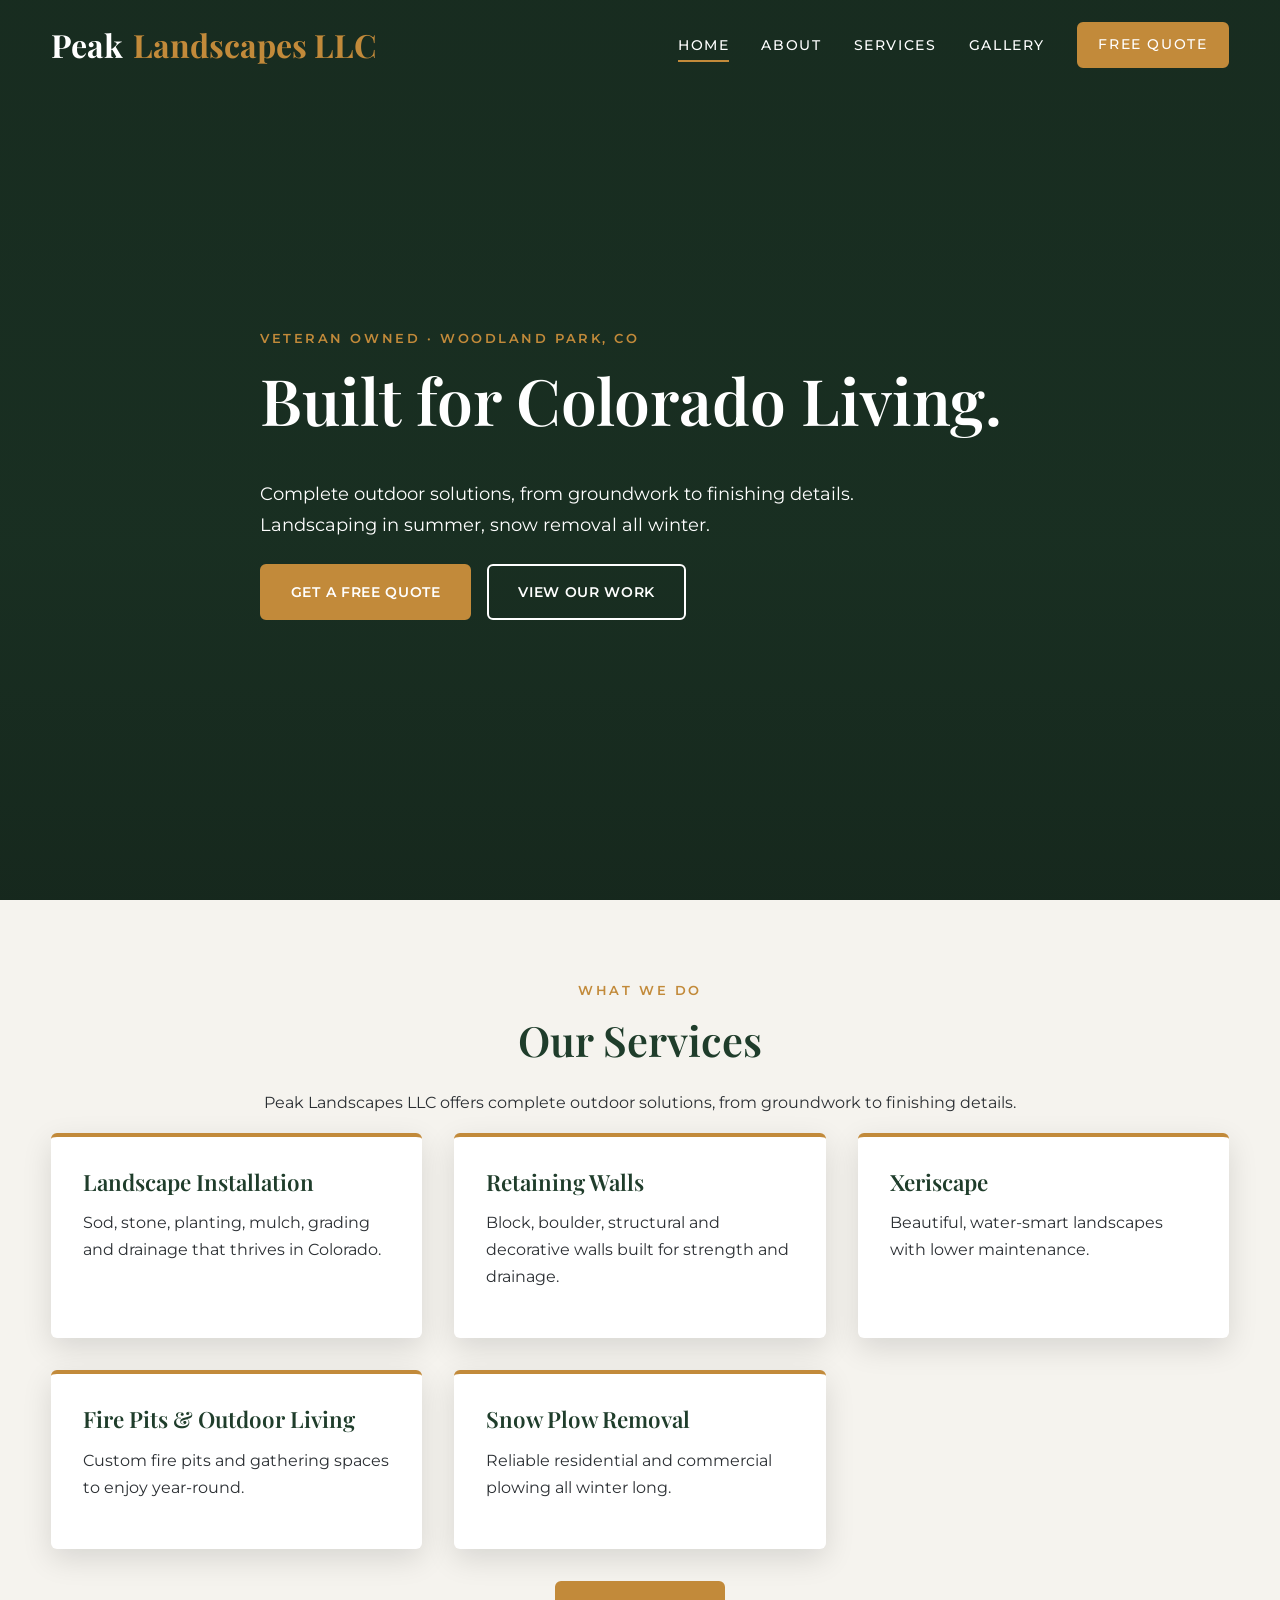
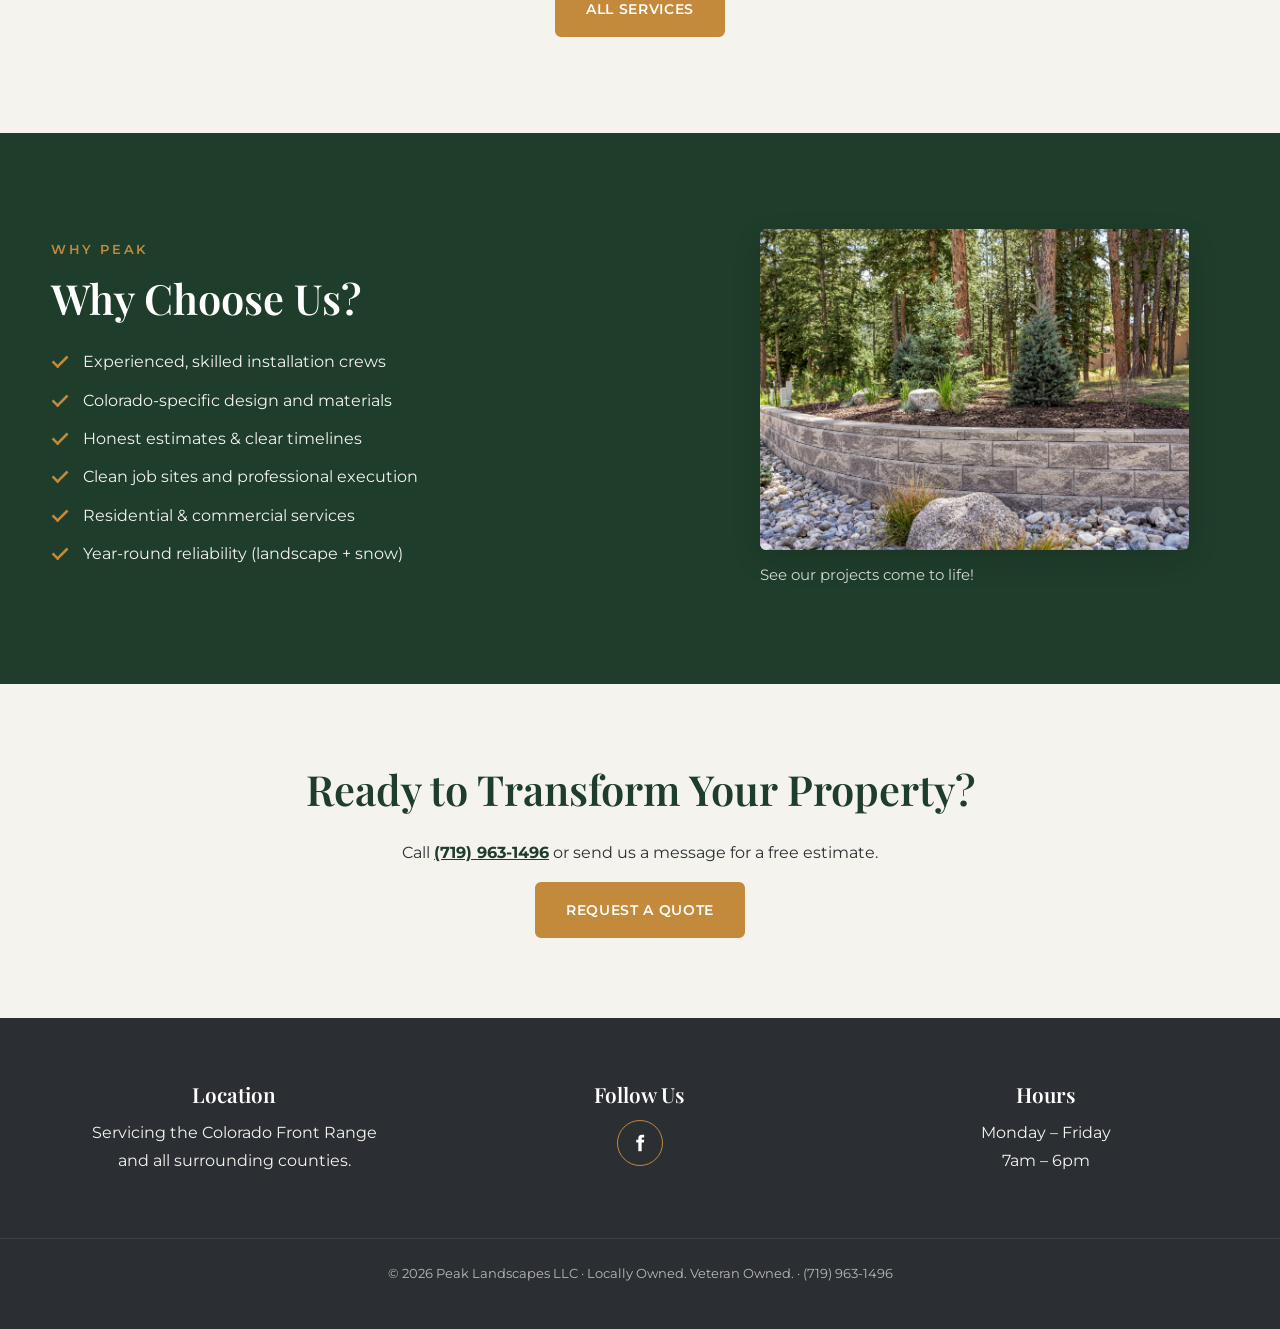
==== index.html @ 12670a4f "Update index.html" ====
<!DOCTYPE html>
<html lang="en">
<head>
  <meta charset="UTF-8">
  <meta name="viewport" content="width=device-width, initial-scale=1">
  <title>Peak Landscapes LLC | Landscaping, Retaining Walls & Snow Removal | Woodland Park, CO</title>
  <meta name="description" content="Veteran-owned landscaping in Woodland Park, CO. Landscape installation, retaining walls, xeriscape, fire pits and snow plow removal across the Colorado Front Range.">
  <meta property="og:title" content="Peak Landscapes LLC">
  <meta property="og:description" content="Locally owned. Veteran owned. Built for Colorado living.">
  <meta property="og:image" content="images/hero-home.jpg">
  <link rel="icon" href="images/favicon.png">
  <link rel="preconnect" href="https://fonts.googleapis.com">
  <link rel="preconnect" href="https://fonts.gstatic.com" crossorigin>
  <link href="https://fonts.googleapis.com/css2?family=Montserrat:wght@400;500;600;700&family=Playfair+Display:wght@500;600;700&display=swap" rel="stylesheet">
  <link rel="stylesheet" href="Styles.css">
  <script type="application/ld+json">
  {"@context":"https://schema.org","@type":"LandscapingBusiness","name":"Peak Landscapes LLC","telephone":"+1-719-963-1496","email":"peaklandscapingllcinfo@gmail.com","address":{"@type":"PostalAddress","addressLocality":"Woodland Park","addressRegion":"CO","addressCountry":"US"},"openingHours":"Mo-Fr 07:00-18:00","areaServed":"Colorado Front Range","url":"https://www.peaklandscapesllc.com/"}
  </script>
</head>
<body>
<a class="skip" href="#main">Skip to content</a>

<header class="site-header">
  <div class="container nav">
    <a href="index.html" class="logo"><!-- <img src="images/logo.svg" alt=""> -->Peak <span>Landscapes LLC</span></a>
    <button class="menu-toggle" aria-label="Menu" aria-expanded="false"><span></span></button>
    <ul class="nav-links">
      <li><a href="index.html" aria-current="page">Home</a></li>
      <li><a href="about.html">About</a></li>
      <li><a href="services.html">Services</a></li>
      <li><a href="gallery.html">Gallery</a></li>
      <li><a href="contact.html" class="btn">Free Quote</a></li>
    </ul>
  </div>
</header>

<main id="main">
  <section class="hero hero--home">
    <!-- Background VIDEO (delete <img> below if using video) -->
    <video class="hero__media" autoplay muted loop playsinline preload="metadata" poster="images/hero-home.jpg">
      <source src="14571416 1920 1080 50Fps(2).mp4" type="video/mp4">
    </video>
    <div class="container hero__content">
      <span class="eyebrow">Veteran Owned · Woodland Park, CO</span>
      <h1>Built for Colorado Living.</h1>
      <p>Complete outdoor solutions, from groundwork to finishing details. Landscaping in summer, snow removal all winter.</p>
      <div class="hero__cta">
        <a href="contact.html" class="btn">Get a Free Quote</a>
        <a href="gallery.html" class="btn btn--ghost">View Our Work</a>
      </div>
    </div>
  </section>

  <section class="section">
    <div class="container">
      <div class="center reveal">
        <span class="eyebrow">What We Do</span>
        <h2>Our Services</h2>
        <p>Peak Landscapes LLC offers complete outdoor solutions, from groundwork to finishing details.</p>
      </div>
      <div class="grid grid--3">
        <article class="card reveal"><h3>Landscape Installation</h3><p>Sod, stone, planting, mulch, grading and drainage that thrives in Colorado.</p></article>
        <article class="card reveal"><h3>Retaining Walls</h3><p>Block, boulder, structural and decorative walls built for strength and drainage.</p></article>
        <article class="card reveal"><h3>Xeriscape</h3><p>Beautiful, water-smart landscapes with lower maintenance.</p></article>
        <article class="card reveal"><h3>Fire Pits & Outdoor Living</h3><p>Custom fire pits and gathering spaces to enjoy year-round.</p></article>
        <article class="card reveal"><h3>Snow Plow Removal</h3><p>Reliable residential and commercial plowing all winter long.</p></article>
      </div>
      <p class="center" style="margin-top:2rem"><a href="services.html" class="btn">All Services</a></p>
    </div>
  </section>

  <section class="section section--dark">
  <div class="container home-split">
    <div class="home-split__text reveal">
      <span class="eyebrow">Why Peak</span>
      <h2>Why Choose Us?</h2>
      <ul class="checklist">
        <li>Experienced, skilled installation crews</li>
        <li>Colorado-specific design and materials</li>
        <li>Honest estimates & clear timelines</li>
        <li>Clean job sites and professional execution</li>
        <li>Residential & commercial services</li>
        <li>Year-round reliability (landscape + snow)</li>
      </ul>
    </div>

    <figure class="home-split__media reveal">
      <img src="image/10-web-or-mls-DSC00468.JPG" alt="Peak Landscapes crew working on a project">
      <figcaption>See our projects come to life!</figcaption>
    </figure>
  </div>
</section>

  <section class="section center">
    <div class="container reveal">
      <h2>Ready to Transform Your Property?</h2>
      <p>Call <a href="tel:+17199631496"><strong>(719) 963-1496</strong></a> or send us a message for a free estimate.</p>
      <a href="contact.html" class="btn">Request a Quote</a>
    </div>
  </section>
</main>

<footer class="site-footer">
  <div class="container footer-grid">
    <div><h3>Location</h3><p>Servicing the Colorado Front Range<br>and all surrounding counties.</p></div>
    <div><h3>Follow Us</h3>
      <div class="social">
        <a href="https://www.facebook.com/share/19dekDNWW4/?mibextid=wwXIfr" aria-label="Facebook" target="_blank" rel="noopener"><svg viewBox="0 0 24 24"><path d="M14 8V6.5c0-.7.2-1 1.1-1H17V2h-2.8C11.2 2 10 3.7 10 6v2H7.5v3.5H10V22h4v-10.5h2.7L17 8z"/></svg></a>
      </div>
    </div>
    <div><h3>Hours</h3><p>Monday – Friday<br>7am – 6pm</p></div>
  </div>
  <p class="copyright">&copy; 2026 Peak Landscapes LLC · Locally Owned. Veteran Owned. · (719) 963-1496</p>
</footer>
<a class="call-bar" href="tel:+17199631496">Call Now</a>
<script src="main.js"></script>
</body>
</html>
---- Styles.css ----
:root{
  --stone:#F5F3EE; --stone-dark:#E6E2D8; --forest:#1F3D2B; --charcoal:#2B2F33;
  --gold:#C28A3A; --gold-dark:#a87427; --sage:#8FA68E; --white:#fff;
  --font-head:'Playfair Display',Georgia,serif; --font-body:'Montserrat',system-ui,sans-serif;
  --radius:6px; --shadow:0 10px 30px rgba(0,0,0,.12); --max:1200px;
}
*,*::before,*::after{box-sizing:border-box}
html{scroll-behavior:smooth}
body{margin:0;font-family:var(--font-body);color:var(--charcoal);background:var(--stone);line-height:1.7;-webkit-font-smoothing:antialiased}
img,video{max-width:100%;display:block}
a{color:var(--forest)}
h1,h2,h3{font-family:var(--font-head);line-height:1.2;margin:0 0 .6em;color:var(--forest);font-weight:600}
h1{font-size:clamp(2.2rem,5vw,4rem)} h2{font-size:clamp(1.8rem,3.5vw,2.6rem)} h3{font-size:1.4rem}
p{margin:0 0 1em}
.container{width:min(92%,var(--max));margin-inline:auto}
.section{padding:5rem 0}
.section--dark{background:var(--forest);color:var(--stone)}
.section--dark h2,.section--dark h3{color:var(--white)}
.section--alt{background:var(--stone-dark)}
.center{text-align:center}
.eyebrow{display:block;text-transform:uppercase;letter-spacing:.2em;font-size:.8rem;color:var(--gold);font-weight:600;margin-bottom:.8rem}
:focus-visible{outline:3px solid var(--gold);outline-offset:3px}
.skip{position:absolute;left:-999px;top:0;background:var(--gold);color:#000;padding:.6rem 1rem;z-index:999}
.skip:focus{left:0}

/* Buttons */
.btn{display:inline-block;padding:.9rem 1.8rem;background:var(--gold);color:#fff;text-decoration:none;font-weight:600;letter-spacing:.05em;text-transform:uppercase;font-size:.85rem;border:2px solid var(--gold);border-radius:var(--radius);cursor:pointer;transition:.25s}
.btn:hover{background:var(--gold-dark);border-color:var(--gold-dark);transform:translateY(-2px)}
.btn--ghost{background:transparent;border-color:#fff;color:#fff}
.btn--ghost:hover{background:#fff;color:var(--forest);border-color:#fff}

/* Header */
.site-header{position:fixed;inset:0 0 auto 0;z-index:100;transition:background .3s,box-shadow .3s,padding .3s;padding:1.1rem 0}
.site-header.scrolled,.site-header.solid{background:var(--forest);box-shadow:0 2px 20px rgba(0,0,0,.25);padding:.6rem 0}
.nav{display:flex;align-items:center;justify-content:space-between;gap:1rem}
.logo{font-family:var(--font-head);font-size:2rem;color:#fff;text-decoration:none;font-weight:700;display:flex;align-items:center;gap:.6rem}
.logo img{height:44px;width:auto}
.logo span{color:var(--gold)}
.nav-links{display:flex;align-items:center;gap:2rem;list-style:none;margin:0;padding:0}
.nav-links a{color:#fff;text-decoration:none;font-size:.85rem;text-transform:uppercase;letter-spacing:.12em;font-weight:500;padding:.4rem 0;border-bottom:2px solid transparent;transition:.2s}
.nav-links a:hover,.nav-links a[aria-current="page"]{border-color:var(--gold)}
.nav-links .btn{padding:.6rem 1.2rem;border-bottom:2px solid var(--gold)}
.menu-toggle{display:none;background:none;border:0;width:44px;height:44px;cursor:pointer;position:relative;z-index:120}
.menu-toggle span,.menu-toggle span::before,.menu-toggle span::after{content:"";display:block;width:26px;height:2px;background:#fff;position:absolute;left:9px;transition:.3s}
.menu-toggle span{top:21px}.menu-toggle span::before{top:-8px;left:0}.menu-toggle span::after{top:8px;left:0}
.menu-toggle[aria-expanded="true"] span{background:transparent}
.menu-toggle[aria-expanded="true"] span::before{transform:translateY(8px) rotate(45deg)}
.menu-toggle[aria-expanded="true"] span::after{transform:translateY(-8px) rotate(-45deg)}

/* Hero (reusable: image or video background) */
.hero{position:relative;min-height:70vh;display:flex;align-items:center;color:#fff;overflow:hidden;background:var(--forest)}
.hero--home{min-height:100vh}
.hero__media{position:absolute;inset:0;width:100%;height:100%;object-fit:cover;z-index:0}
.hero::after{content:"";position:absolute;inset:0;background:linear-gradient(180deg,rgba(20,35,26,.65),rgba(20,35,26,.55) 60%,rgba(20,35,26,.8));z-index:1}
.hero__content{position:relative;z-index:2;padding:8rem 0 5rem;max-width:760px}
.hero h1{color:#fff}
.hero p{font-size:1.15rem;max-width:620px}
.hero__cta{display:flex;gap:1rem;flex-wrap:wrap;margin-top:1.5rem}

/* Cards / grids */
.grid{display:grid;gap:2rem}
.grid--3{grid-template-columns:repeat(auto-fit,minmax(280px,1fr))}
.grid--2{grid-template-columns:repeat(auto-fit,minmax(320px,1fr))}
.card{background:#fff;padding:2rem;border-radius:var(--radius);box-shadow:var(--shadow);border-top:4px solid var(--gold)}
.checklist{list-style:none;margin:0;padding:0}
.checklist li{position:relative;padding-left:2rem;margin-bottom:.7rem}
.checklist li::before{content:"";position:absolute;left:0;top:.45em;width:1.1rem;height:.6rem;border-left:3px solid var(--gold);border-bottom:3px solid var(--gold);transform:rotate(-45deg) scale(.85)}
.badges{display:flex;flex-wrap:wrap;gap:1rem;justify-content:center;margin-top:2rem}
.badge{border:1px solid var(--sage);padding:.6rem 1.2rem;border-radius:50px;font-size:.85rem;font-weight:600;letter-spacing:.06em;text-transform:uppercase}
.section--dark .badge{border-color:var(--gold);color:var(--stone)}

/* Service blocks */
.service{display:grid;grid-template-columns:1fr 1fr;gap:3rem;align-items:center;padding:3rem 0;border-bottom:1px solid var(--stone-dark)}
.service:nth-child(even) .service__media{order:2}
.service__media video,.service__media img{width:100%;aspect-ratio:4/3;object-fit:cover;border-radius:var(--radius);box-shadow:var(--shadow);background:#222}
.service h3{font-size:1.8rem}
.service strong{display:block;margin:1rem 0 .5rem;color:var(--forest)}

/* Inline video */
.video-grid{display:grid;grid-template-columns:repeat(auto-fit,minmax(300px,1fr));gap:1.5rem}
.video-card video{width:100%;aspect-ratio:16/9;object-fit:cover;border-radius:var(--radius);background:#000;box-shadow:var(--shadow)}
.video-card figcaption{font-size:.9rem;margin-top:.5rem;opacity:.8}

/* Gallery */
.gallery{columns:3 280px;column-gap:1rem}
.gallery a{display:block;margin-bottom:1rem;overflow:hidden;border-radius:var(--radius);position:relative;cursor:zoom-in;break-inside:avoid}
.gallery img{width:100%;transition:transform .5s}
.gallery a:hover img{transform:scale(1.06)}
.gallery a::after{content:"+";position:absolute;inset:auto 12px 12px auto;width:38px;height:38px;border-radius:50%;background:var(--gold);color:#fff;display:grid;place-items:center;font-size:1.4rem;opacity:0;transition:.3s}
.gallery a:hover::after,.gallery a:focus-visible::after{opacity:1}
.lightbox{position:fixed;inset:0;background:rgba(10,15,12,.95);display:none;align-items:center;justify-content:center;z-index:300;padding:2rem}
.lightbox.open{display:flex}
.lightbox img{max-height:85vh;max-width:92vw;border-radius:4px}
.lightbox button{position:absolute;background:none;border:0;color:#fff;font-size:2.5rem;cursor:pointer;width:56px;height:56px}
.lb-close{top:1rem;right:1rem}.lb-prev{left:1rem;top:50%}.lb-next{right:1rem;top:50%}
.lb-caption{position:absolute;bottom:1.5rem;color:#fff;font-size:.9rem}

/* Contact */
.contact-wrap{display:grid;grid-template-columns:1fr 1.4fr;gap:3rem;align-items:start}
.contact-info{background:#fff;padding:2.5rem;border-radius:var(--radius);box-shadow:var(--shadow);text-align:center}
.contact-info .tag{font-weight:600}
.contact-info a{display:block;margin:.4rem 0;text-decoration:none;font-size:1.05rem}
.map{margin-top:1.5rem;border:0;width:100%;height:280px;border-radius:var(--radius)}
.form{background:rgba(255,255,255,.96);padding:2.5rem;border-radius:var(--radius);box-shadow:var(--shadow)}
.form-row{display:grid;grid-template-columns:1fr 1fr;gap:1rem}
.form label{display:block;font-weight:600;font-size:.9rem;margin-bottom:.3rem}
.form label small{font-weight:400;opacity:.65}
.form input,.form select,.form textarea{width:100%;padding:.85rem 1rem;border:1px solid #cfcabd;border-radius:var(--radius);font:inherit;background:var(--stone);margin-bottom:1.2rem}
.form input:focus,.form select:focus,.form textarea:focus{outline:none;border-color:var(--gold);box-shadow:0 0 0 3px rgba(194,138,58,.25)}
.form textarea{min-height:150px;resize:vertical}
.hp{position:absolute;left:-9999px}
.form-status{margin-top:1rem;font-weight:600}
.form-status.ok{color:#2d7a46}.form-status.err{color:#b3261e}

/* Footer */
.site-footer{background:var(--charcoal);color:var(--stone);padding:4rem 0 2rem;text-align:center}
.footer-grid{display:grid;grid-template-columns:repeat(auto-fit,minmax(220px,1fr));gap:2.5rem}
.site-footer h3{color:#fff;font-size:1.3rem}
.site-footer a{color:var(--stone)}
.social{display:flex;gap:1rem;justify-content:center;margin-top:.8rem}
.social a{width:46px;height:46px;border:1px solid var(--gold);border-radius:50%;display:grid;place-items:center;transition:.25s}
.social a:hover{background:var(--gold);transform:translateY(-3px)}
.social svg{width:20px;height:20px;fill:#fff}
.copyright{margin-top:3rem;padding-top:1.5rem;border-top:1px solid rgba(255,255,255,.12);font-size:.8rem;opacity:.7}

/* Mobile call bar */
.call-bar{display:none}

/* Reveal */
.reveal{opacity:0;transform:translateY(24px);transition:opacity .7s,transform .7s}
.reveal.in{opacity:1;transform:none}
.home-split{
  display:grid;
  grid-template-columns: 1.1fr .9fr;
  gap:3rem;
  align-items:center;
}

.home-split__media img{
  width:100%;
  height:auto;
  aspect-ratio:4/3;
  object-fit:cover;
  border-radius:var(--radius);
  box-shadow:var(--shadow);
  display:block;
}

.home-split__media figcaption{
  margin-top:.75rem;
  color:var(--stone);
  opacity:.85;
  font-size:.95rem;
}

@media (max-width: 900px){
  .home-split{
    grid-template-columns:1fr;
  }
}
@media(max-width:900px){
  .menu-toggle{display:block}
  .nav-links{position:fixed;inset:0;background:var(--forest);flex-direction:column;justify-content:center;gap:1.8rem;transform:translateX(100%);transition:transform .35s;z-index:110}
  .nav-links.open{transform:none}
  .nav-links a{font-size:1.1rem}
  .service,.contact-wrap{grid-template-columns:1fr}
  .service:nth-child(even) .service__media{order:0}
  .form-row{grid-template-columns:1fr}
  .section{padding:3.5rem 0}
  .call-bar{display:block;position:fixed;bottom:0;left:0;right:0;z-index:90;background:var(--gold);color:#fff;text-align:center;padding:.9rem;font-weight:700;text-decoration:none;letter-spacing:.08em;text-transform:uppercase}
  body{padding-bottom:52px}
}
@media(prefers-reduced-motion:reduce){
  *{scroll-behavior:auto!important;transition:none!important;animation:none!important}
  .reveal{opacity:1;transform:none}
  .hero video{display:none}
}
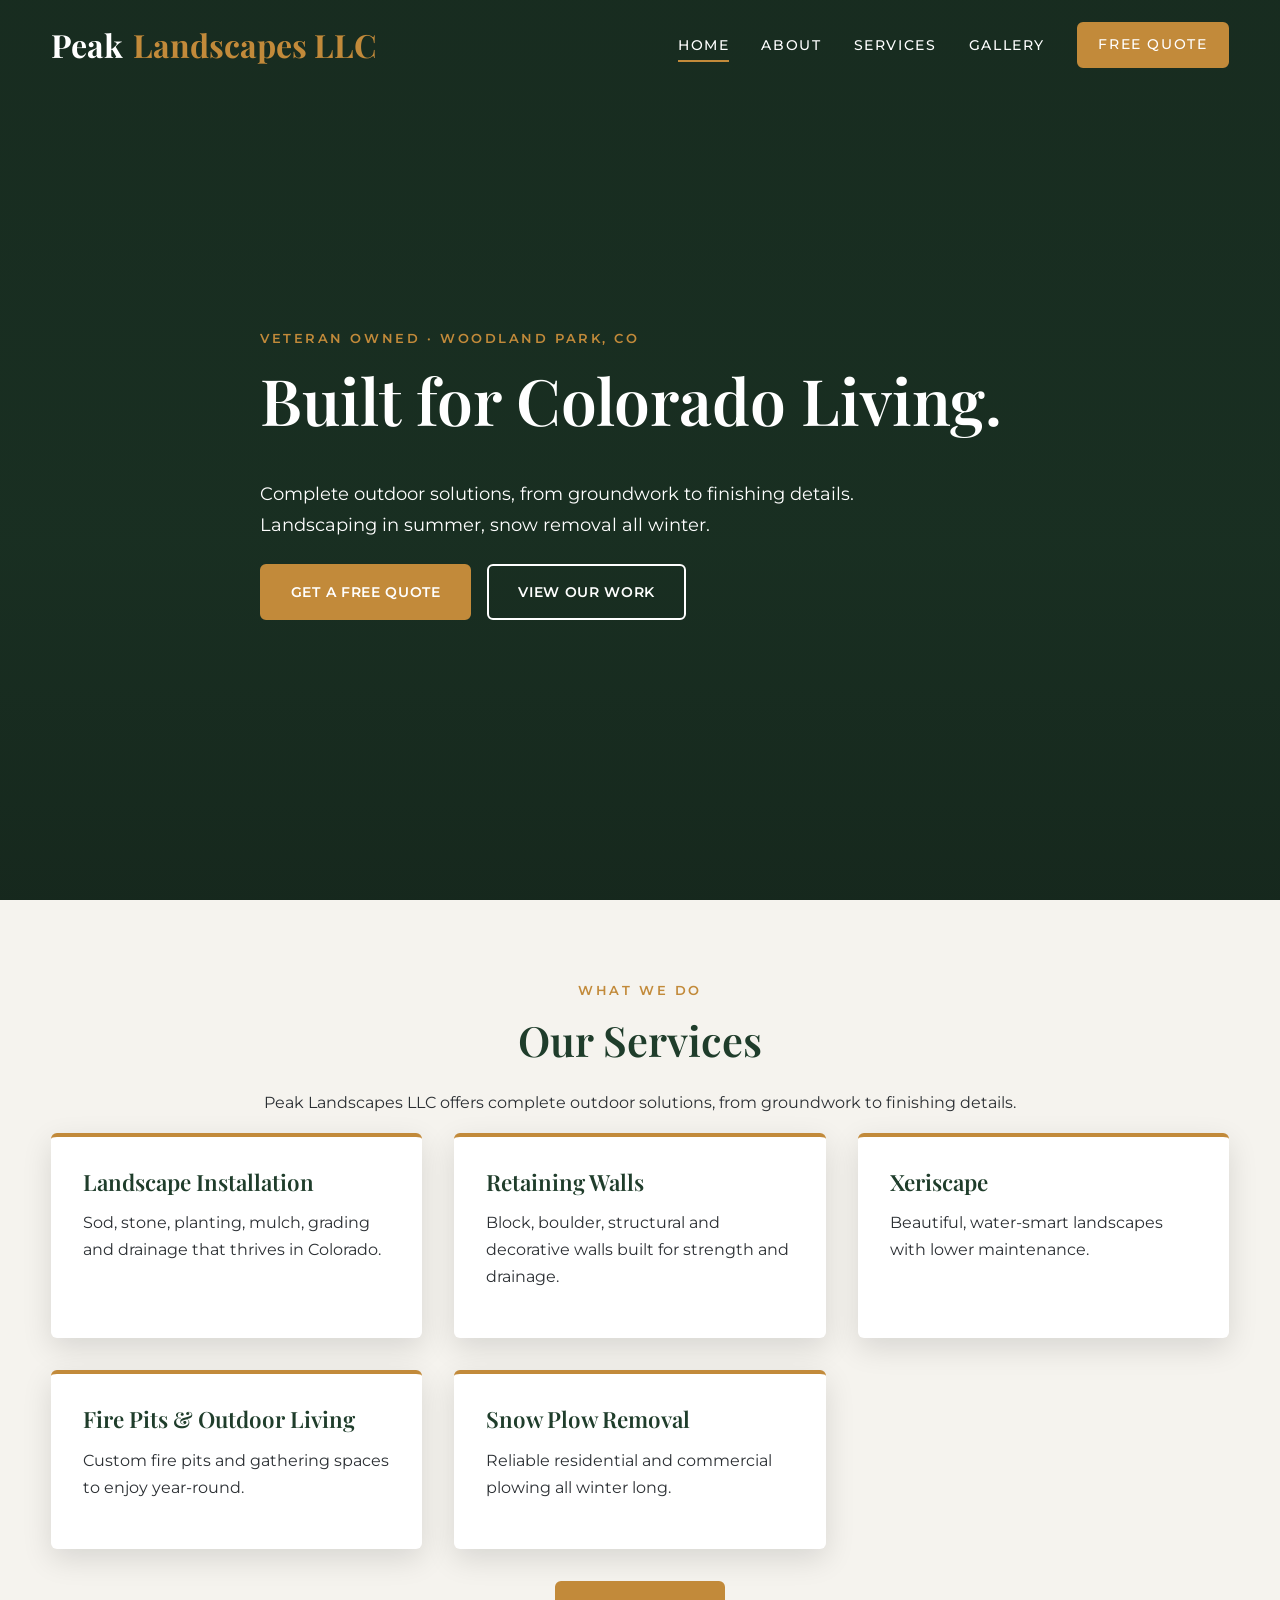
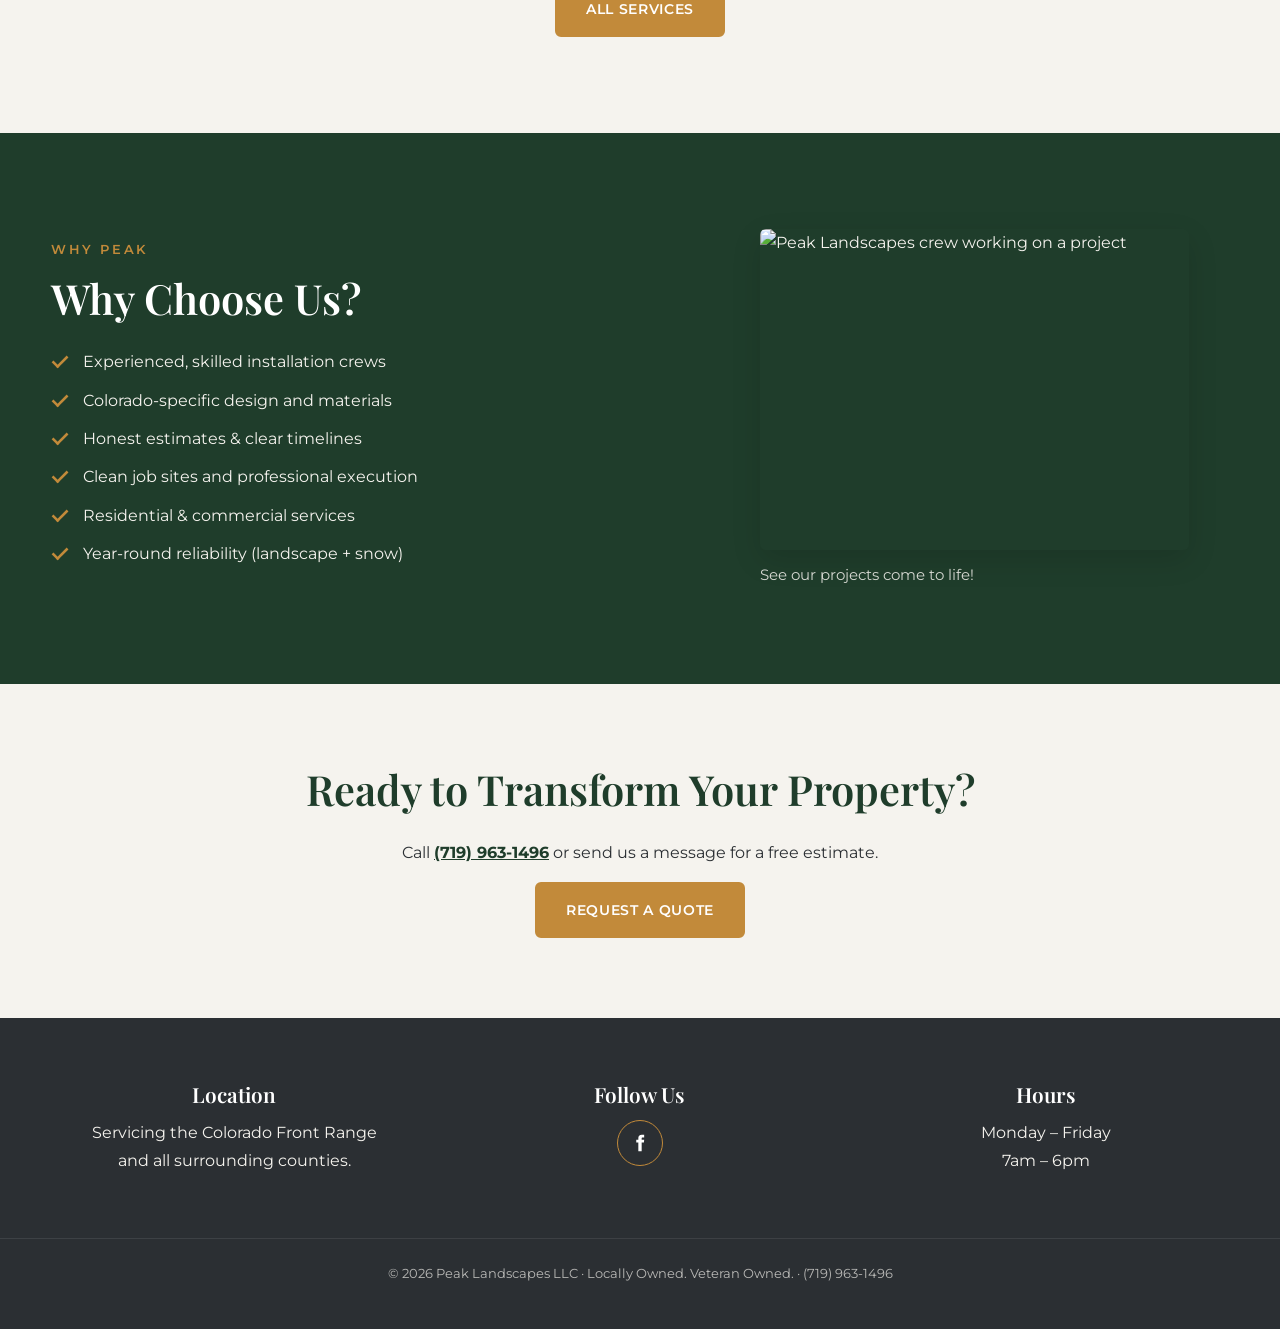
==== commit c7dc1c05: "Fix HTML encoding issues in index.html" ====
--- a/index.html
+++ b/index.html
@@ -85,7 +85,7 @@
     </div>
 
     <figure class="home-split__media reveal">
-      <img src="image/10-web-or-mls-DSC00468.JPG" alt="Peak Landscapes crew working on a project">
+      <img src="image/10-web-or-mls-DSC00468.jpg" alt="Peak Landscapes crew working on a project">
       <figcaption>See our projects come to life!</figcaption>
     </figure>
   </div>
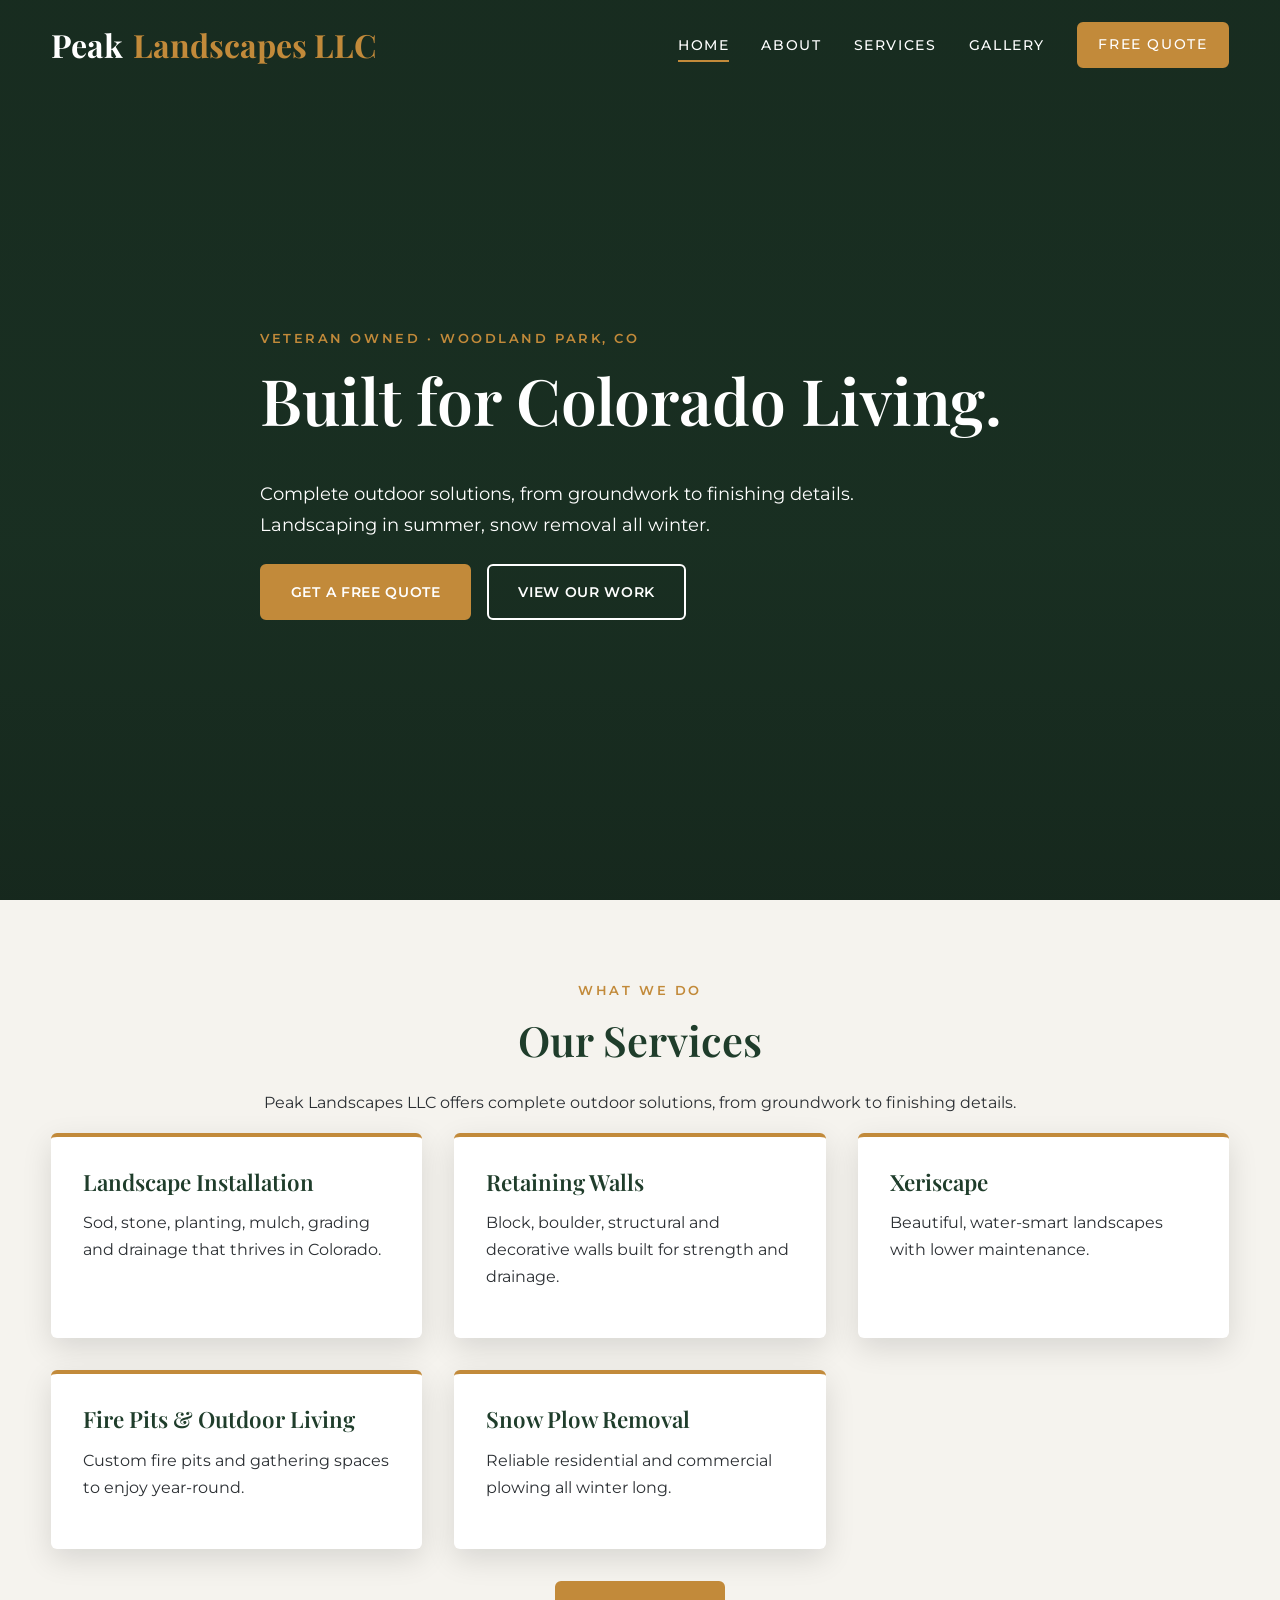
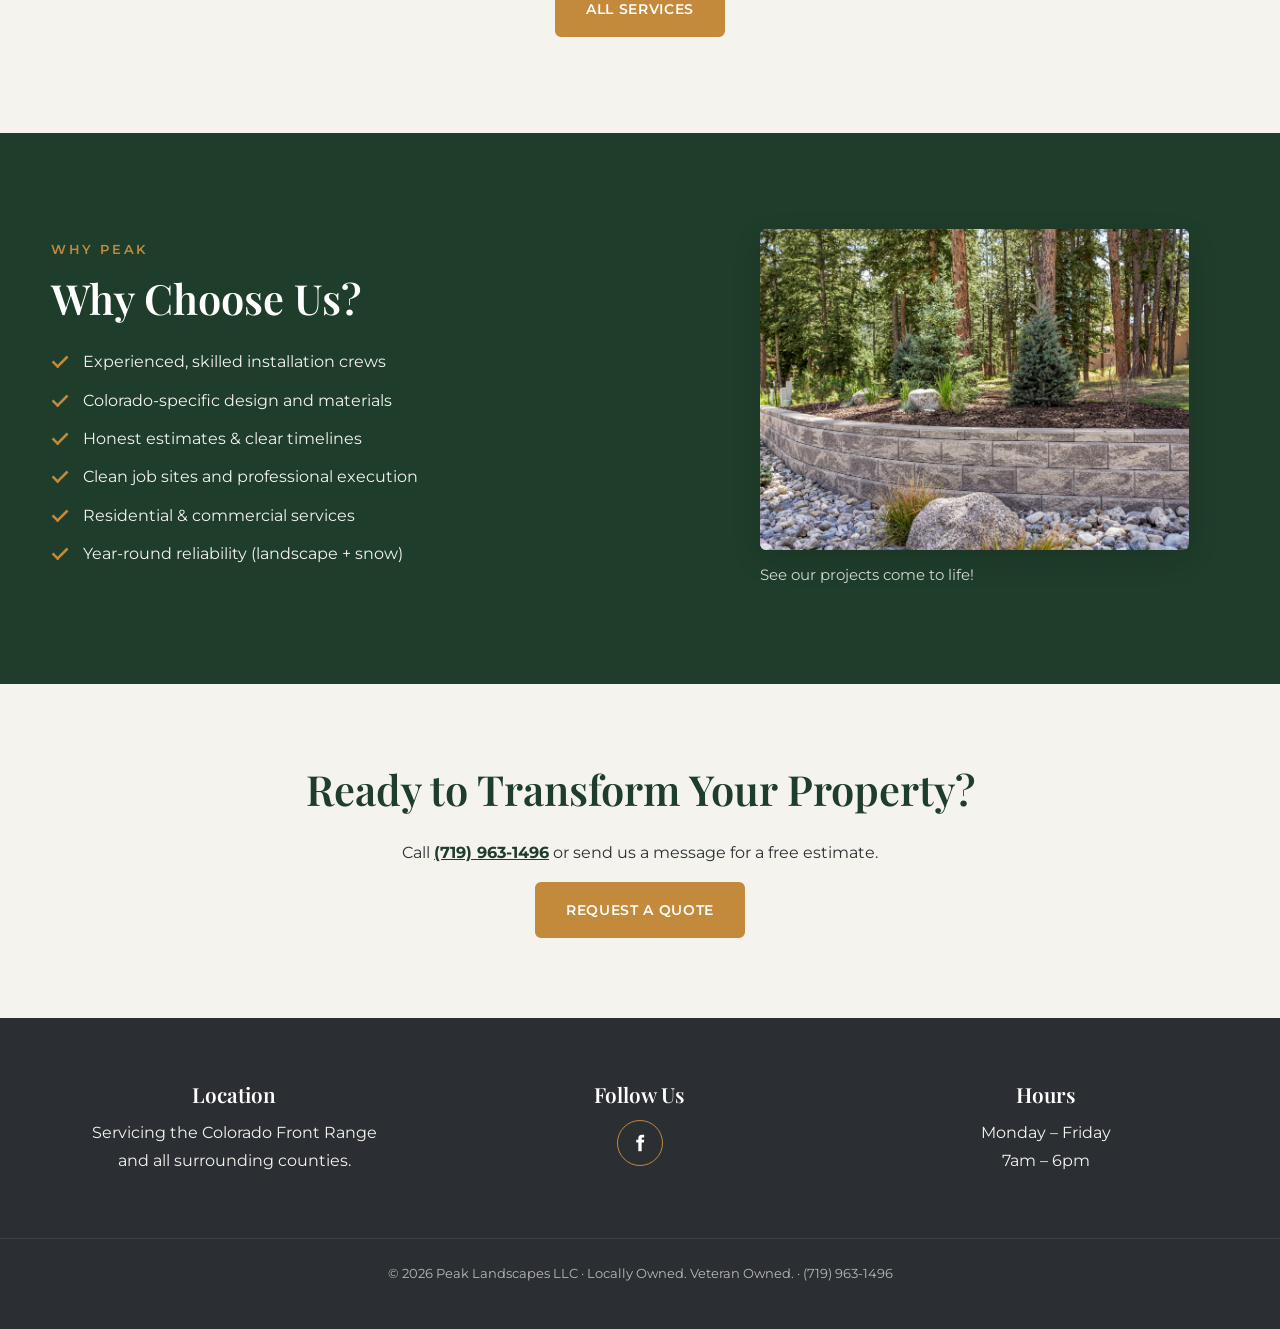
==== commit 29b23c2b: "Update index.html" ====
--- a/index.html
+++ b/index.html
@@ -85,7 +85,7 @@
     </div>
 
     <figure class="home-split__media reveal">
-      <img src="image/10-web-or-mls-DSC00468.jpg" alt="Peak Landscapes crew working on a project">
+      <img src="image/10-web-or-mls-DSC00468.JPG" alt="Peak Landscapes crew working on a project">
       <figcaption>See our projects come to life!</figcaption>
     </figure>
   </div>
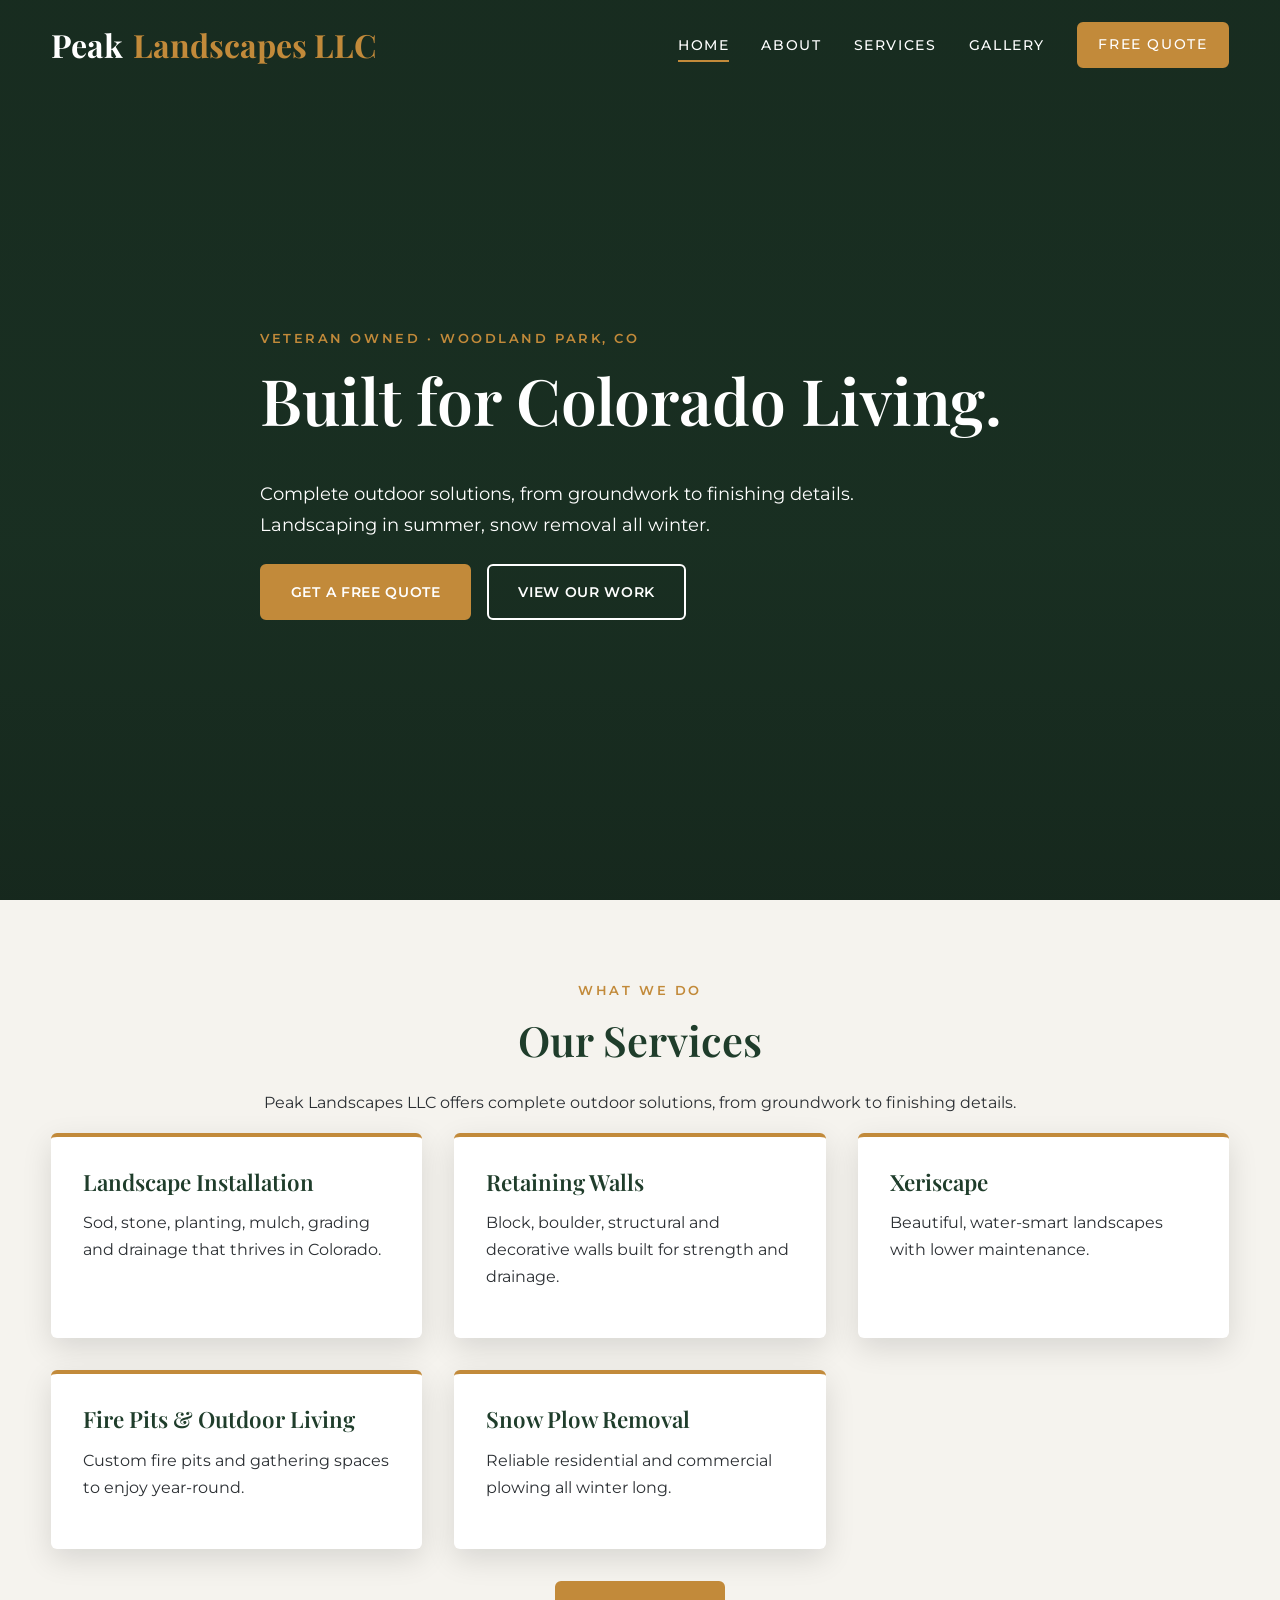
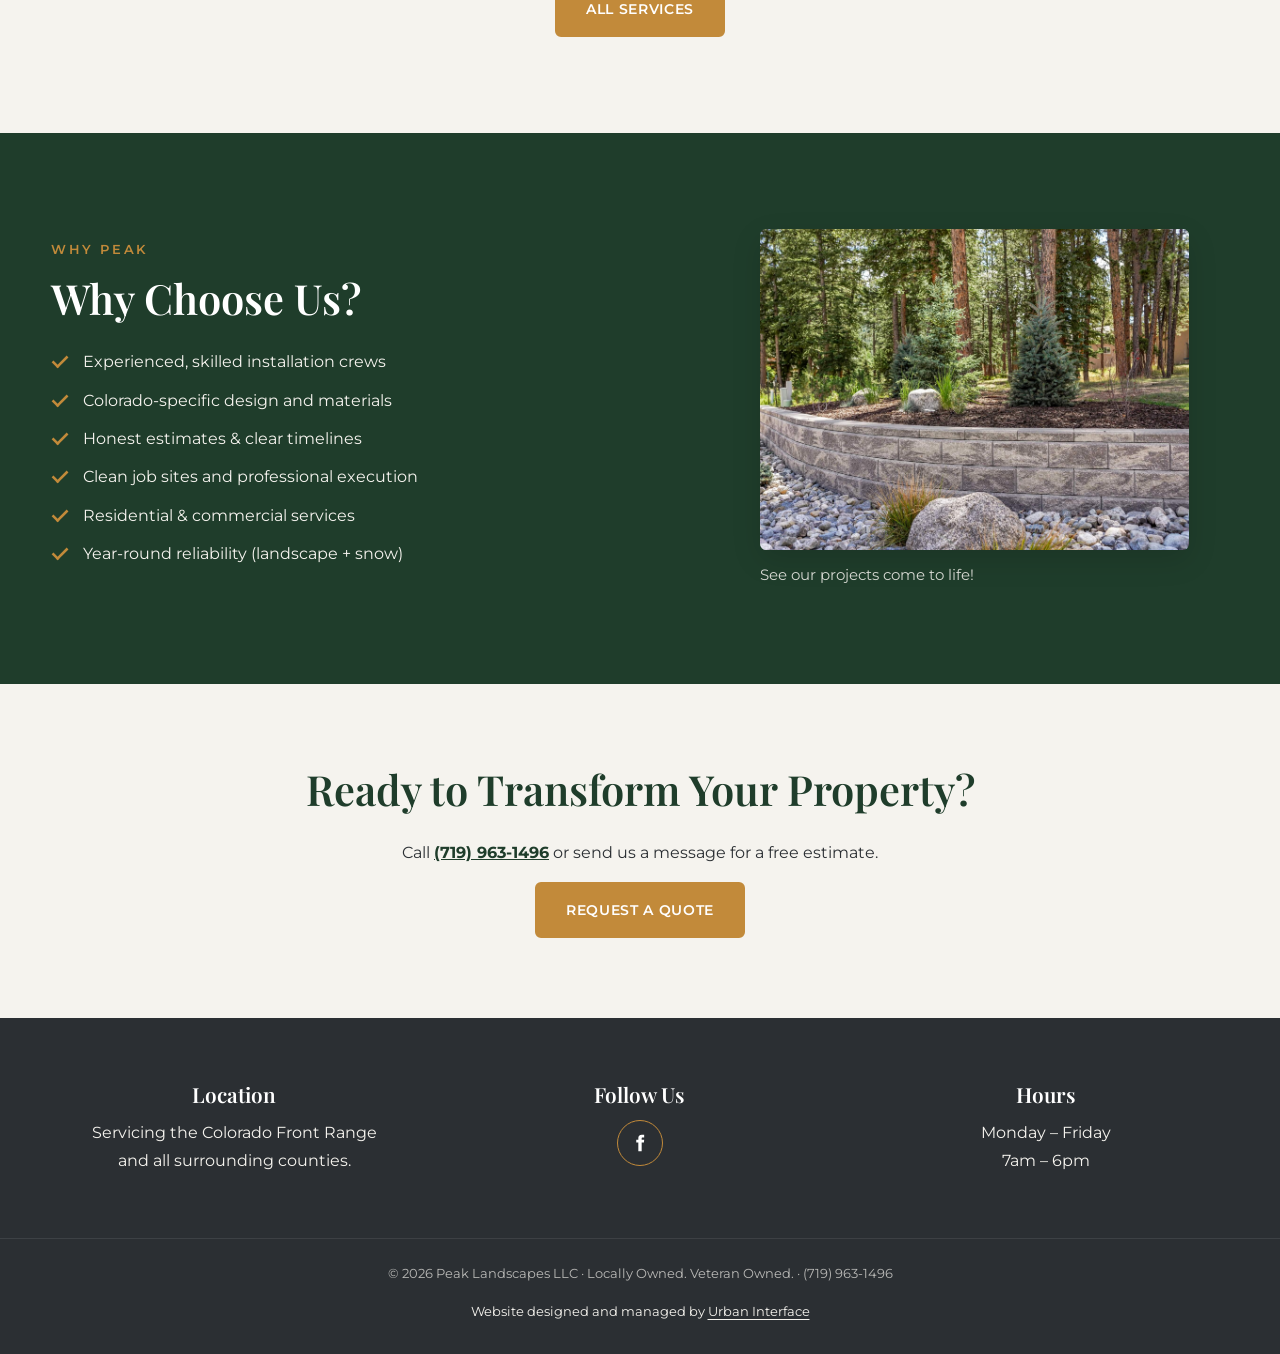
==== commit 24c4c659: "Add Urban Interface footer credit Co-authored-by: Copilot <223556219+Copilot@users.noreply.github.co" ====
--- a/index.html
+++ b/index.html
@@ -1,14 +1,25 @@
 <!DOCTYPE html>
 <html lang="en">
 <head>
+  <!-- Google tag (gtag.js) -->
+<script async src="https://www.googletagmanager.com/gtag/js?id=G-6EB86436RV"></script>
+<script>
+  window.dataLayer = window.dataLayer || [];
+  function gtag(){dataLayer.push(arguments);}
+  gtag('js', new Date());
+
+  gtag('config', 'G-6EB86436RV');
+</script>
+
   <meta charset="UTF-8">
   <meta name="viewport" content="width=device-width, initial-scale=1">
-  <title>Peak Landscapes LLC | Landscaping, Retaining Walls & Snow Removal | Woodland Park, CO</title>
-  <meta name="description" content="Veteran-owned landscaping in Woodland Park, CO. Landscape installation, retaining walls, xeriscape, fire pits and snow plow removal across the Colorado Front Range.">
+  <title>Landscaping in Woodland Park, CO | Peak Landscapes LLC</title>
+  <meta name="description" content="Veteran-owned landscaping in Woodland Park, CO. We build retaining walls, xeriscapes, fire pits, and provide snow removal across the Colorado Front Range.">
   <meta property="og:title" content="Peak Landscapes LLC">
   <meta property="og:description" content="Locally owned. Veteran owned. Built for Colorado living.">
   <meta property="og:image" content="images/hero-home.jpg">
   <link rel="icon" href="images/favicon.png">
+  <link rel="canonical" href="https://peaklandscapesllc.com/" />
   <link rel="preconnect" href="https://fonts.googleapis.com">
   <link rel="preconnect" href="https://fonts.gstatic.com" crossorigin>
   <link href="https://fonts.googleapis.com/css2?family=Montserrat:wght@400;500;600;700&family=Playfair+Display:wght@500;600;700&display=swap" rel="stylesheet">
@@ -111,6 +122,7 @@
     <div><h3>Hours</h3><p>Monday – Friday<br>7am – 6pm</p></div>
   </div>
   <p class="copyright">&copy; 2026 Peak Landscapes LLC · Locally Owned. Veteran Owned. · (719) 963-1496</p>
+  <p class="site-credit">Website designed and managed by <a href="https://urbaninterface.it.com/">Urban Interface</a></p>
 </footer>
 <a class="call-bar" href="tel:+17199631496">Call Now</a>
 <script src="main.js"></script>
--- a/Styles.css
+++ b/Styles.css
@@ -117,6 +117,8 @@
 .footer-grid{display:grid;grid-template-columns:repeat(auto-fit,minmax(220px,1fr));gap:2.5rem}
 .site-footer h3{color:#fff;font-size:1.3rem}
 .site-footer a{color:var(--stone)}
+.site-credit{margin:1rem auto 0;padding:0 1rem;font-size:.8rem}
+.site-credit a{text-decoration:underline;text-underline-offset:.2em}
 .social{display:flex;gap:1rem;justify-content:center;margin-top:.8rem}
 .social a{width:46px;height:46px;border:1px solid var(--gold);border-radius:50%;display:grid;place-items:center;transition:.25s}
 .social a:hover{background:var(--gold);transform:translateY(-3px)}
@@ -153,6 +155,21 @@
   font-size:.95rem;
 }
 
+.checklist-grid{
+  display:grid;
+  grid-template-columns:repeat(2, minmax(0, 1fr));
+  max-width:820px;
+  margin:2rem auto 0;
+  gap:1rem 3rem;
+  text-align:left;
+}
+
+@media (max-width:700px){
+  .checklist-grid{
+    grid-template-columns:1fr;
+    max-width:420px;
+}
+
 @media (max-width: 900px){
   .home-split{
     grid-template-columns:1fr;
@@ -174,4 +191,4 @@
   *{scroll-behavior:auto!important;transition:none!important;animation:none!important}
   .reveal{opacity:1;transform:none}
   .hero video{display:none}
-}+}
